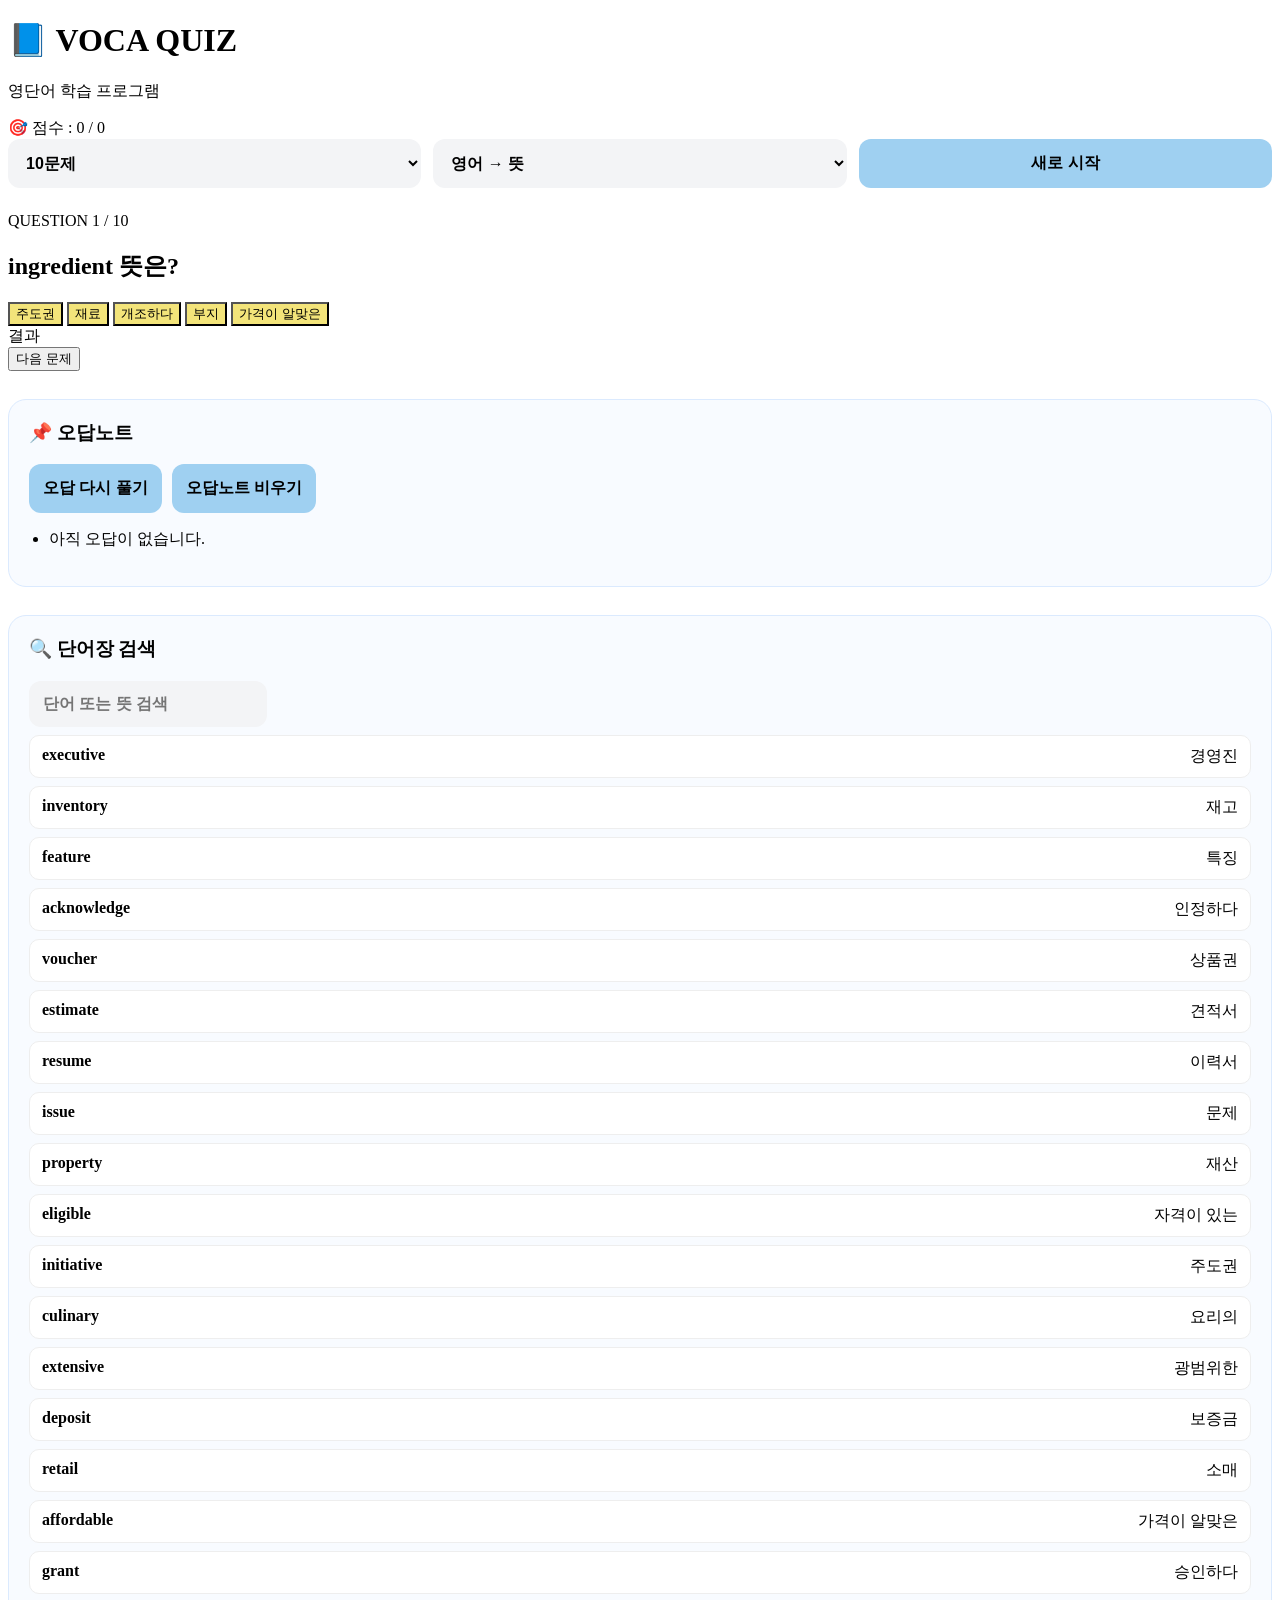
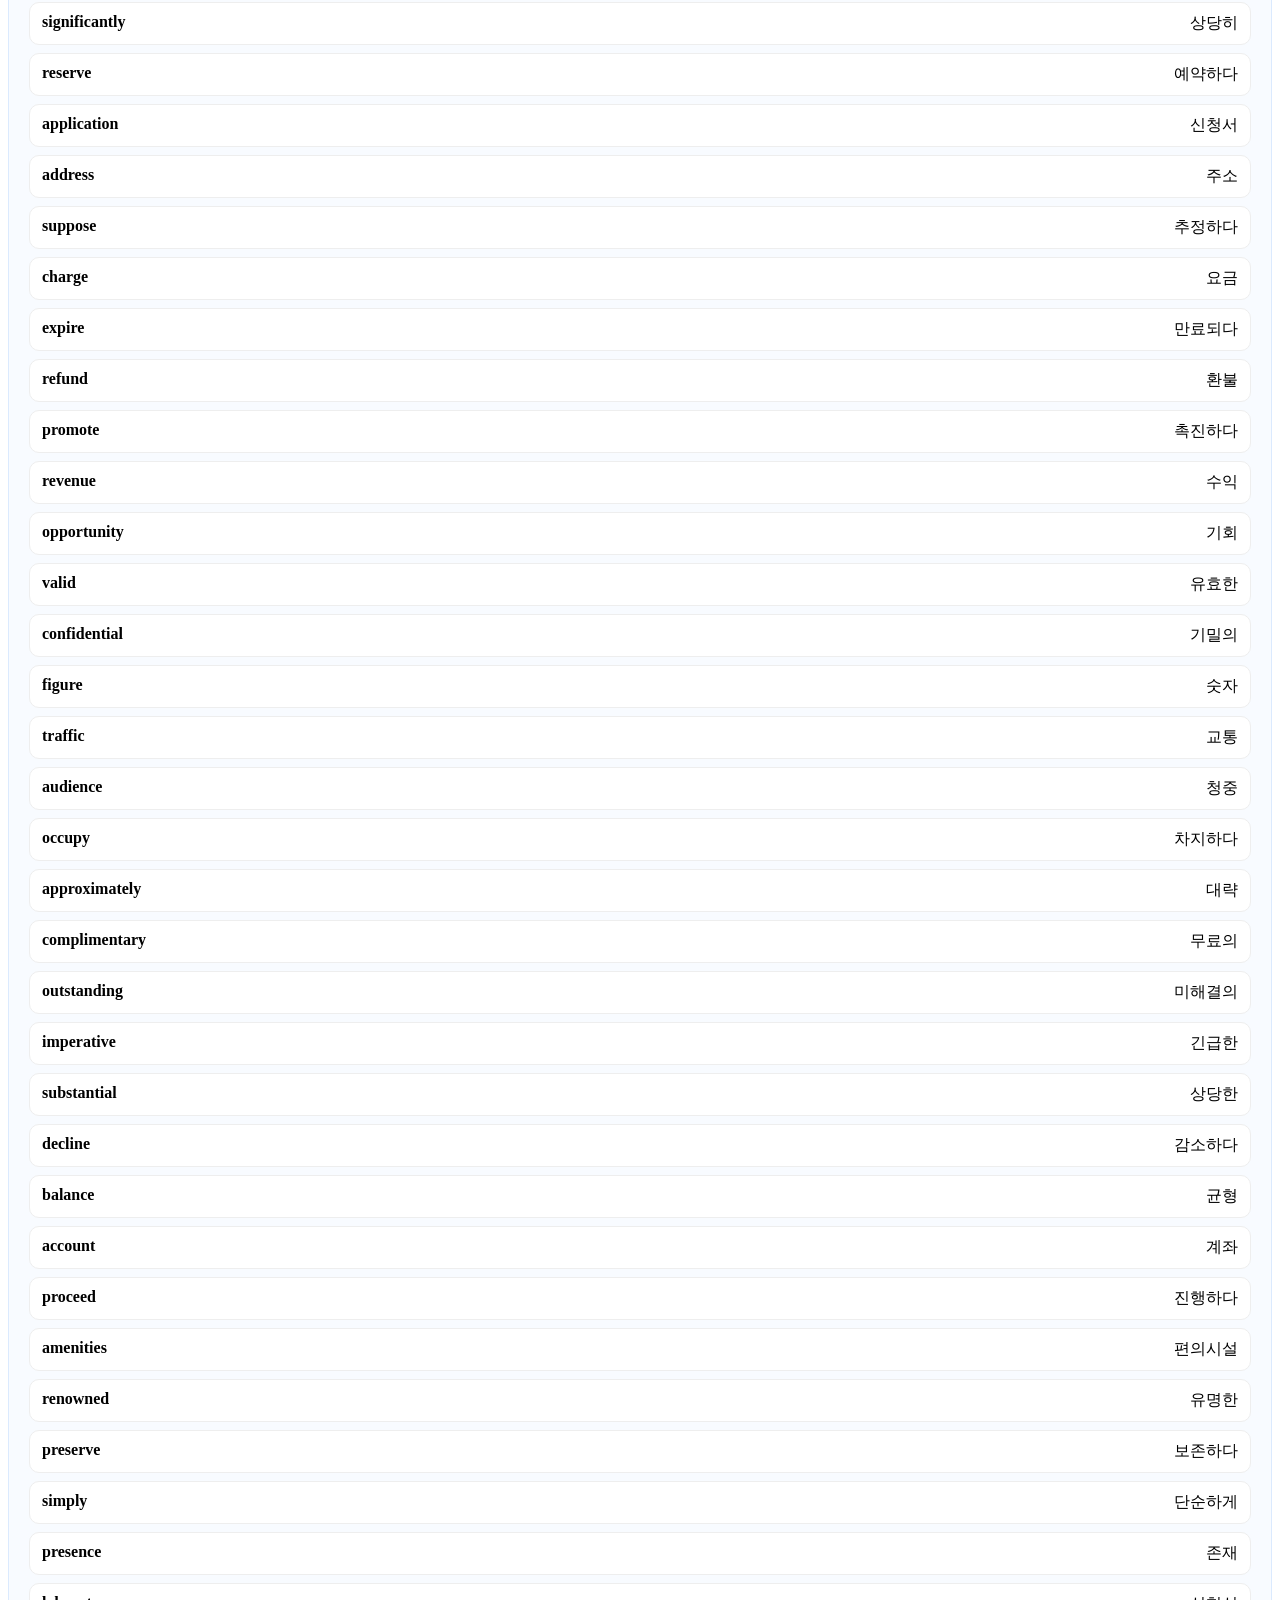
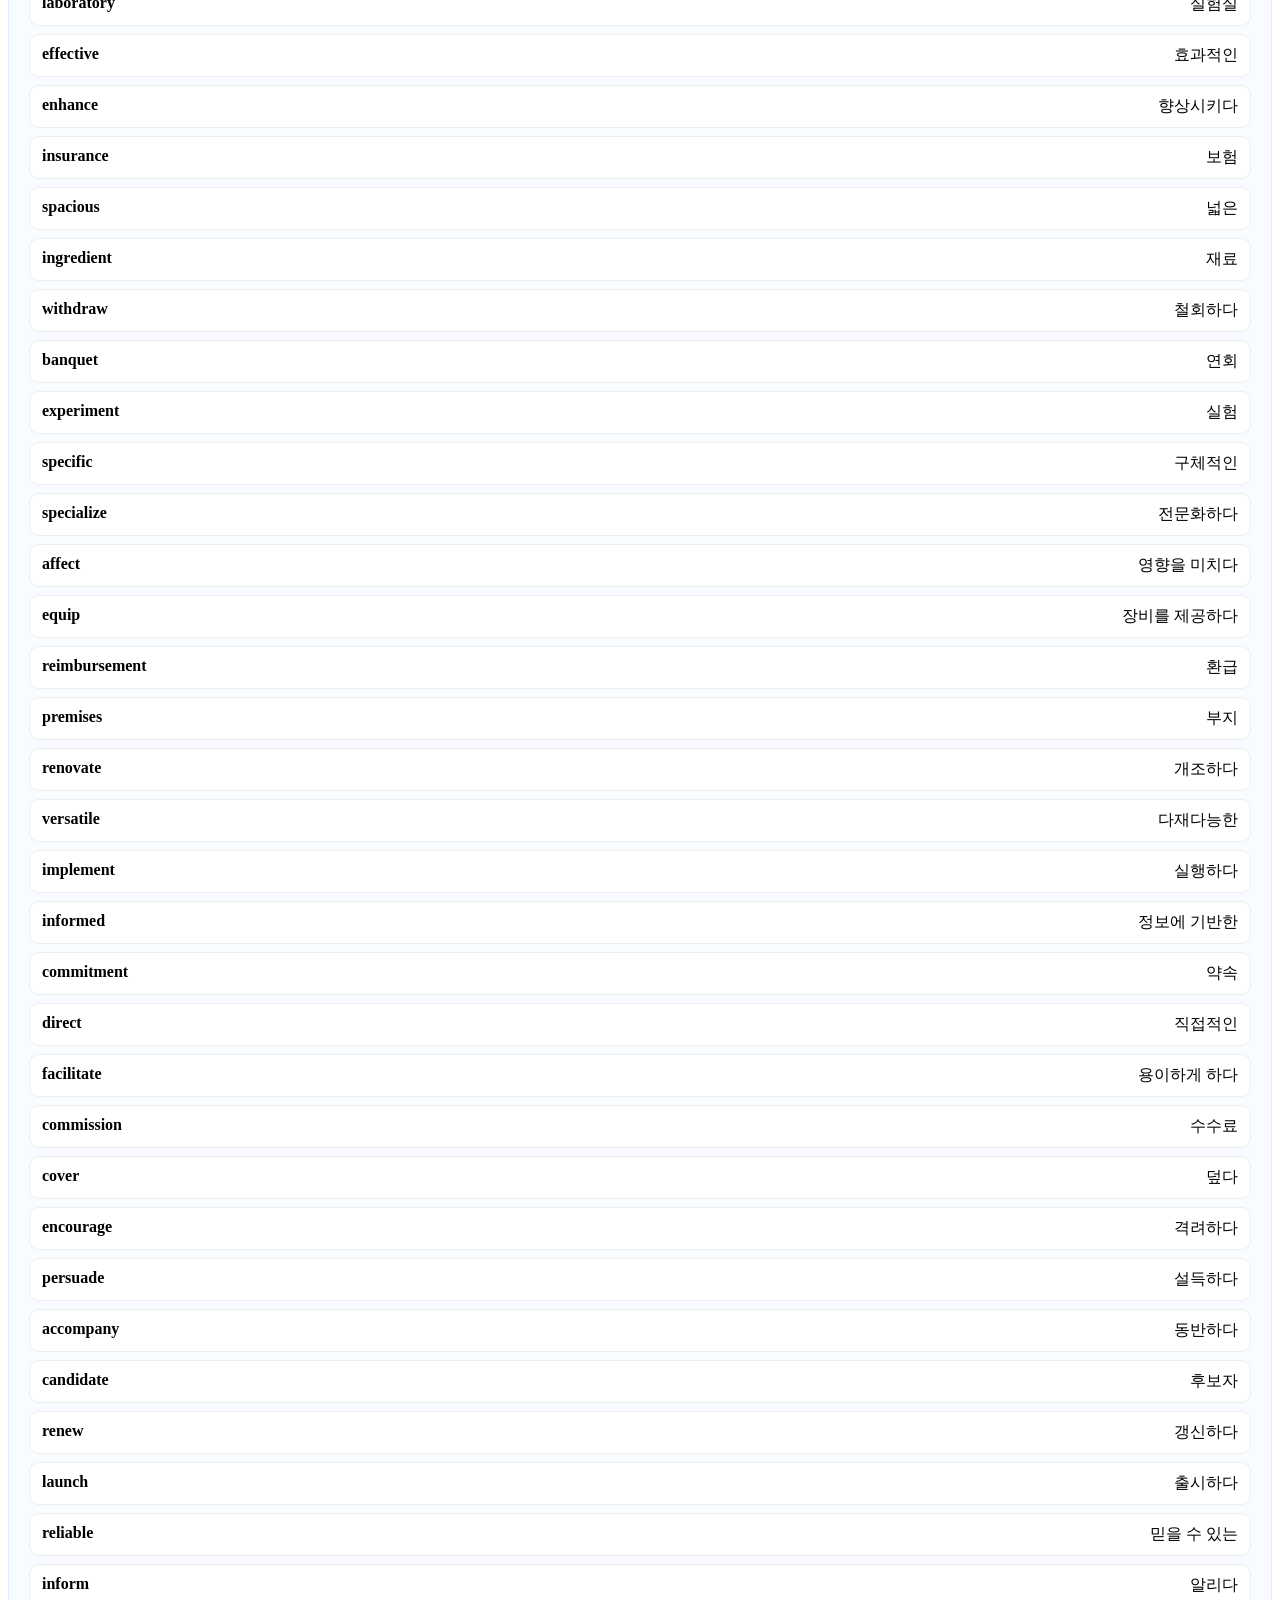
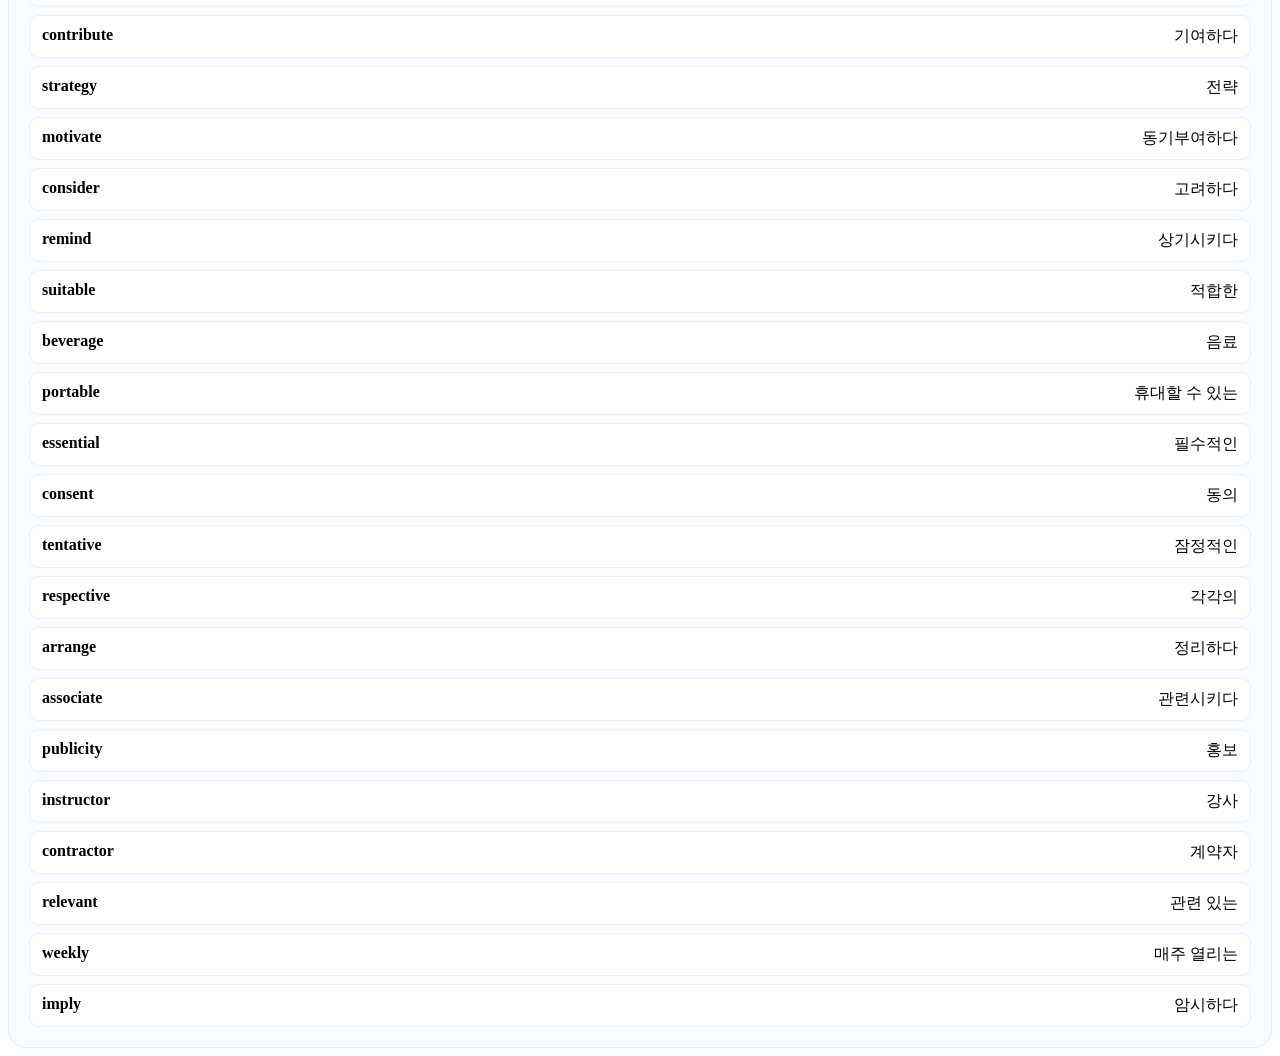
==== index.html @ 26305dd5 "Update index.html" ====
<!DOCTYPE html>
<html lang="ko">
<head>
  <meta charset="UTF-8" />
  <meta name="viewport" content="width=device-width, initial-scale=1.0" />
  <title>📘 VOCA QUIZ</title>
  <link rel="stylesheet" href="style.css" />
</head>
<body>
  <div class="app-container">
    <header class="app-header">
      <div>
        <h1>📘 VOCA QUIZ</h1>
        <p>영단어 학습 프로그램</p>
      </div>
      <div id="score" class="score-badge">🎯 점수 : 0 / 0</div>
    </header>

    <section class="control-panel">
      <select id="quiz-count">
        <option value="10">10문제</option>
        <option value="20">20문제</option>
        <option value="all">전체 문제</option>
      </select>

      <select id="quiz-mode">
        <option value="engToKor">영어 → 뜻</option>
        <option value="korToEng">뜻 → 영어</option>
      </select>

      <button id="start-btn">새로 시작</button>
    </section>

    <section class="question-card">
      <span id="progress" class="question-label">QUESTION</span>
      <h2 id="question">문제</h2>
    </section>

    <section class="choice-list">
      <button class="choice-btn"></button>
      <button class="choice-btn"></button>
      <button class="choice-btn"></button>
      <button class="choice-btn"></button>
      <button class="choice-btn"></button>
    </section>

    <section class="bottom-panel">
      <div id="result" class="result-box">결과</div>
      <button id="next-btn">다음 문제</button>
    </section>

    <section class="extra-panel">
      <h3>📌 오답노트</h3>
      <div class="extra-buttons">
        <button id="review-wrong-btn">오답 다시 풀기</button>
        <button id="clear-wrong-btn">오답노트 비우기</button>
      </div>
      <ul id="wrong-list"></ul>
    </section>

    <section class="extra-panel">
      <h3>🔍 단어장 검색</h3>
      <input id="search-input" type="text" placeholder="단어 또는 뜻 검색" />
      <div id="word-list"></div>
    </section>
  </div>

  <script src="words.js"></script>
  <script src="script.js"></script>
</body>
</html>
---- style.css ----
.control-panel {
  display: grid;
  grid-template-columns: 1fr 1fr 1fr;
  gap: 12px;
  margin-bottom: 24px;
}

.control-panel select,
.control-panel button,
.extra-buttons button,
#search-input {
  padding: 14px;
  border: none;
  border-radius: 12px;
  font-size: 16px;
  font-weight: 700;
}

.control-panel select,
#search-input {
  background: #f3f4f6;
}

.control-panel button,
.extra-buttons button {
  background: #9fd0f1;
  cursor: pointer;
}

.extra-panel {
  margin-top: 28px;
  padding: 20px;
  background: #f8fbff;
  border-radius: 18px;
  border: 1px solid #dbeafe;
}

.extra-panel h3 {
  margin-top: 0;
}

.extra-buttons {
  display: flex;
  gap: 10px;
  margin-bottom: 12px;
}

#wrong-list {
  padding-left: 20px;
}

.word-item {
  display: flex;
  justify-content: space-between;
  padding: 10px 12px;
  margin-top: 8px;
  background: white;
  border-radius: 10px;
  border: 1px solid #eee;
}

@media (max-width: 768px) {
  .control-panel {
    grid-template-columns: 1fr;
  }

  .extra-buttons {
    flex-direction: column;
  }

  .word-item {
    flex-direction: column;
    gap: 4px;
  }
}
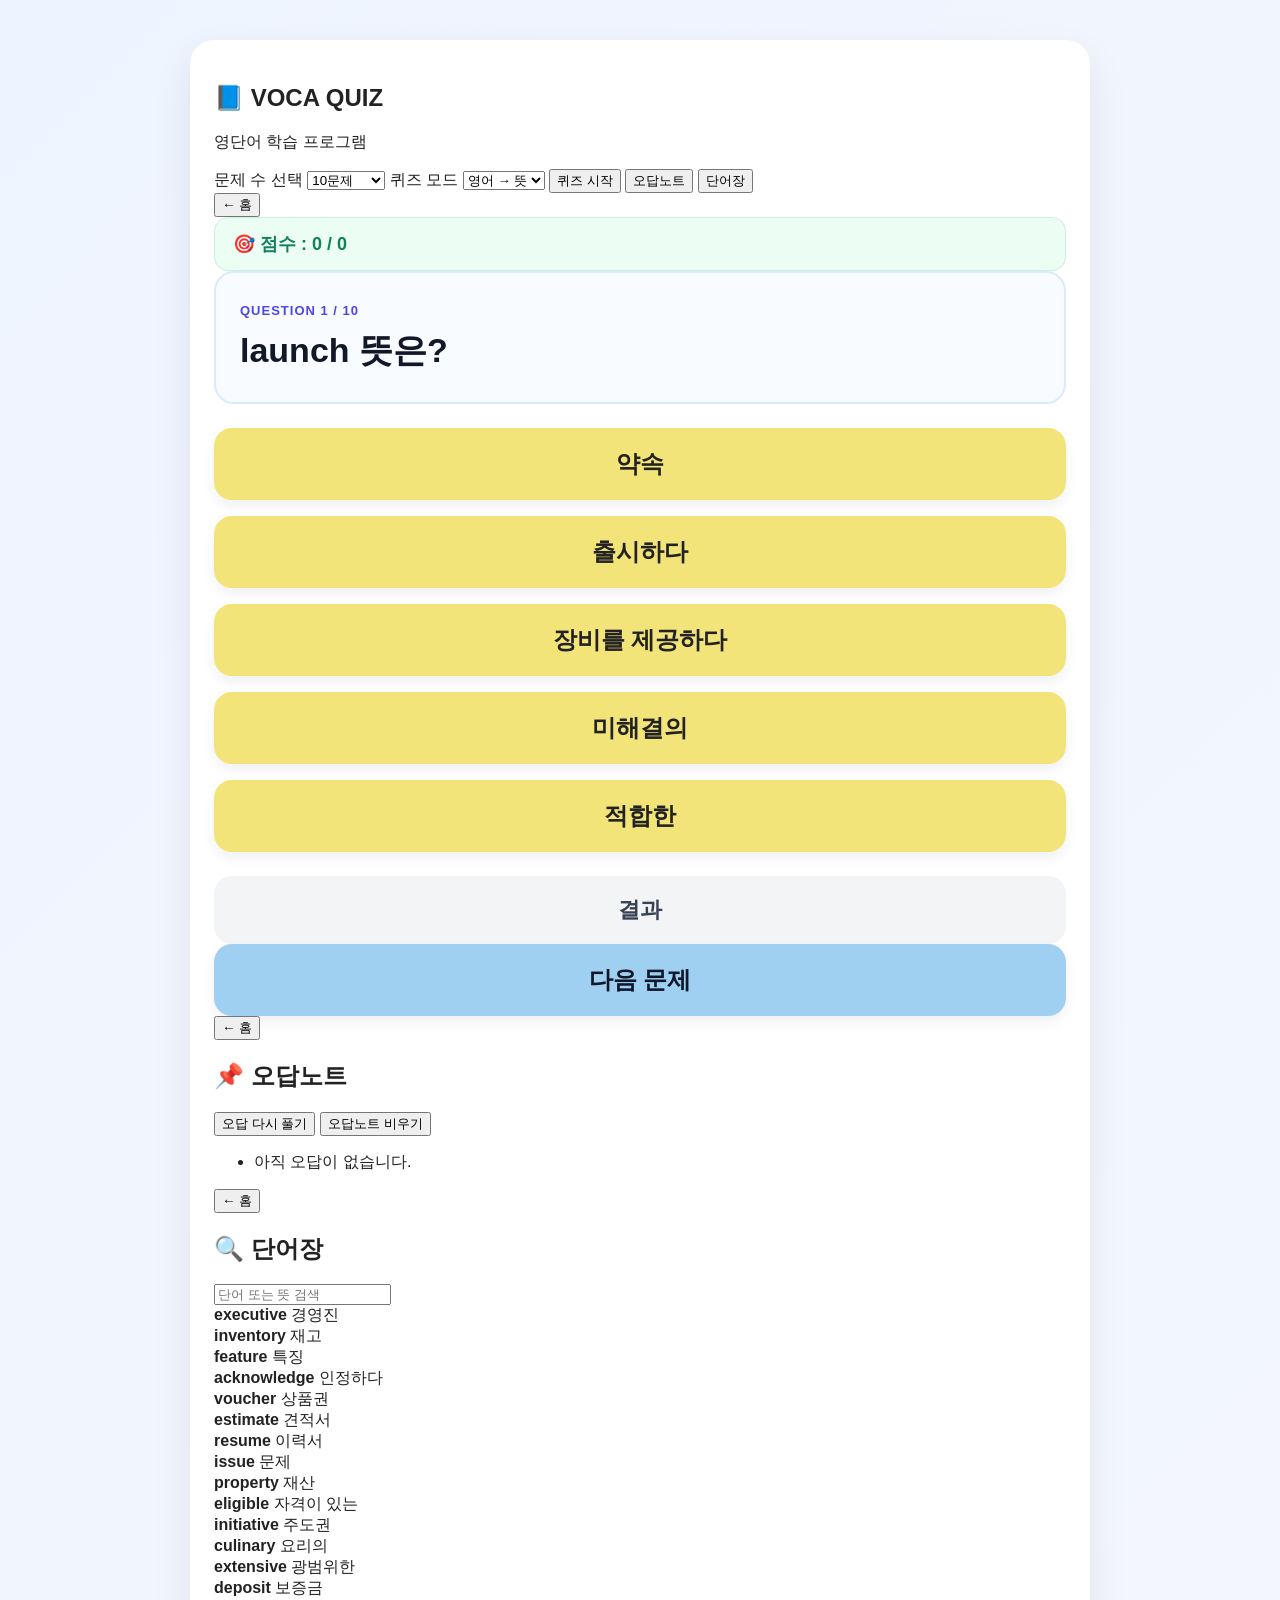
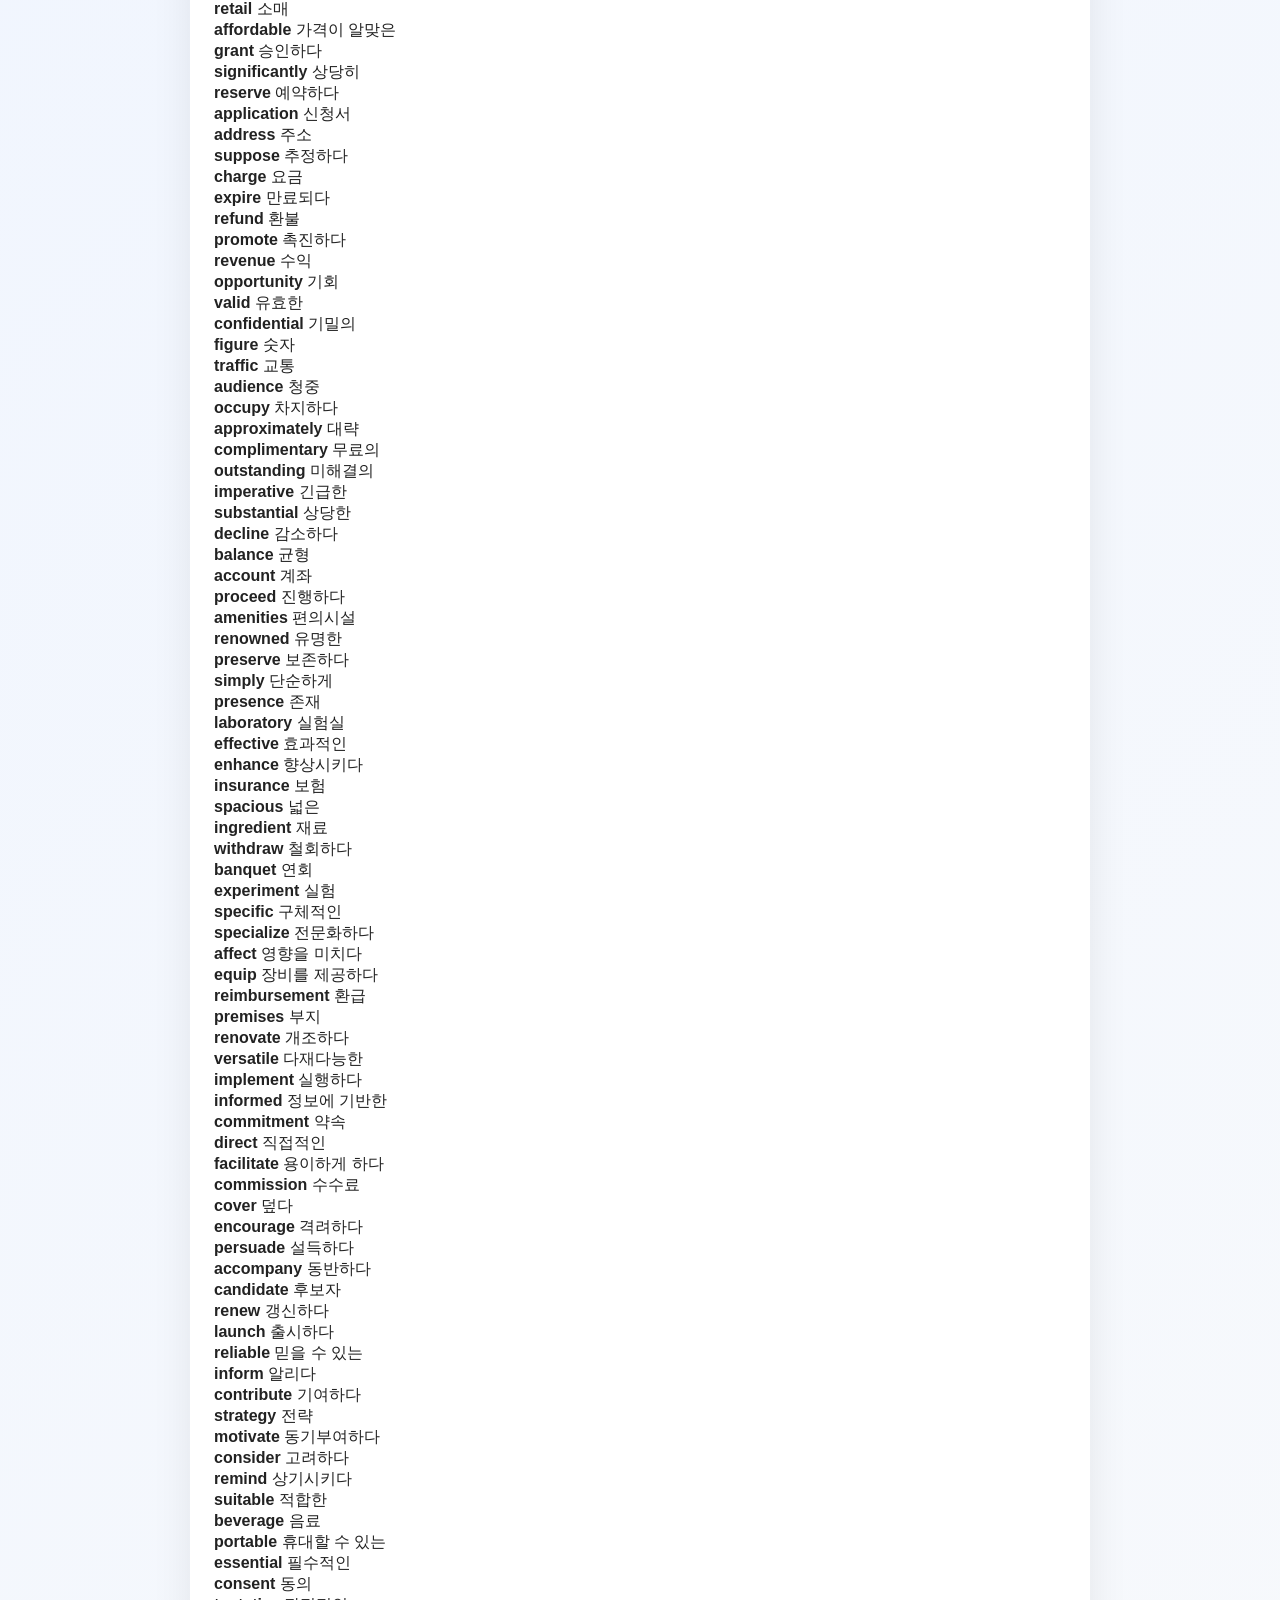
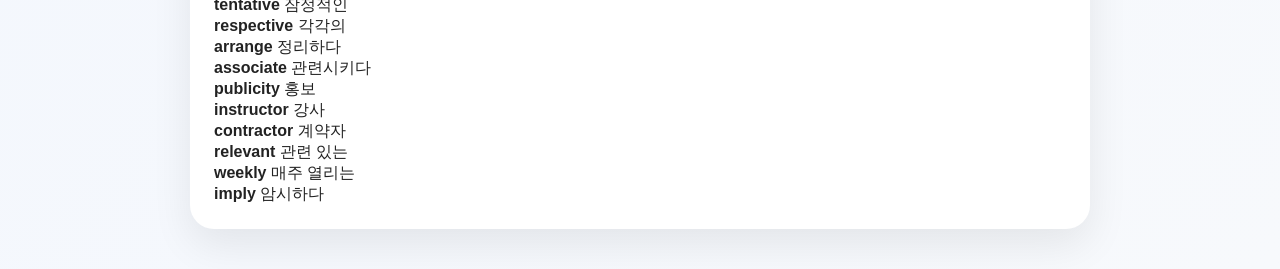
==== commit 80d8d915: "Update index.html" ====
--- a/index.html
+++ b/index.html
@@ -8,61 +8,77 @@
 </head>
 <body>
   <div class="app-container">
-    <header class="app-header">
-      <div>
-        <h1>📘 VOCA QUIZ</h1>
-        <p>영단어 학습 프로그램</p>
+
+    <section id="home-screen" class="screen active">
+      <h1>📘 VOCA QUIZ</h1>
+      <p class="subtitle">영단어 학습 프로그램</p>
+
+      <div class="menu-card">
+        <label>문제 수 선택</label>
+        <select id="quiz-count">
+          <option value="10">10문제</option>
+          <option value="20">20문제</option>
+          <option value="all">전체 문제</option>
+        </select>
+
+        <label>퀴즈 모드</label>
+        <select id="quiz-mode">
+          <option value="engToKor">영어 → 뜻</option>
+          <option value="korToEng">뜻 → 영어</option>
+        </select>
+
+        <button id="start-btn" class="main-btn">퀴즈 시작</button>
+        <button id="wrong-menu-btn" class="sub-btn">오답노트</button>
+        <button id="wordbook-menu-btn" class="sub-btn">단어장</button>
       </div>
-      <div id="score" class="score-badge">🎯 점수 : 0 / 0</div>
-    </header>
-
-    <section class="control-panel">
-      <select id="quiz-count">
-        <option value="10">10문제</option>
-        <option value="20">20문제</option>
-        <option value="all">전체 문제</option>
-      </select>
-
-      <select id="quiz-mode">
-        <option value="engToKor">영어 → 뜻</option>
-        <option value="korToEng">뜻 → 영어</option>
-      </select>
-
-      <button id="start-btn">새로 시작</button>
     </section>
 
-    <section class="question-card">
-      <span id="progress" class="question-label">QUESTION</span>
-      <h2 id="question">문제</h2>
+    <section id="quiz-screen" class="screen">
+      <div class="top-row">
+        <button class="back-btn">← 홈</button>
+        <div id="score" class="score-badge">🎯 점수 : 0 / 0</div>
+      </div>
+
+      <div class="question-card">
+        <span id="progress" class="question-label">QUESTION</span>
+        <h2 id="question">문제</h2>
+      </div>
+
+      <div class="choice-list">
+        <button class="choice-btn"></button>
+        <button class="choice-btn"></button>
+        <button class="choice-btn"></button>
+        <button class="choice-btn"></button>
+        <button class="choice-btn"></button>
+      </div>
+
+      <div id="result" class="result-box">결과</div>
+      <button id="next-btn" class="main-btn">다음 문제</button>
     </section>
 
-    <section class="choice-list">
-      <button class="choice-btn"></button>
-      <button class="choice-btn"></button>
-      <button class="choice-btn"></button>
-      <button class="choice-btn"></button>
-      <button class="choice-btn"></button>
+    <section id="wrong-screen" class="screen">
+      <div class="top-row">
+        <button class="back-btn">← 홈</button>
+        <h2>📌 오답노트</h2>
+      </div>
+
+      <div class="menu-card">
+        <button id="review-wrong-btn" class="main-btn">오답 다시 풀기</button>
+        <button id="clear-wrong-btn" class="danger-btn">오답노트 비우기</button>
+        <ul id="wrong-list"></ul>
+      </div>
     </section>
 
-    <section class="bottom-panel">
-      <div id="result" class="result-box">결과</div>
-      <button id="next-btn">다음 문제</button>
-    </section>
+    <section id="wordbook-screen" class="screen">
+      <div class="top-row">
+        <button class="back-btn">← 홈</button>
+        <h2>🔍 단어장</h2>
+      </div>
 
-    <section class="extra-panel">
-      <h3>📌 오답노트</h3>
-      <div class="extra-buttons">
-        <button id="review-wrong-btn">오답 다시 풀기</button>
-        <button id="clear-wrong-btn">오답노트 비우기</button>
-      </div>
-      <ul id="wrong-list"></ul>
-    </section>
-
-    <section class="extra-panel">
-      <h3>🔍 단어장 검색</h3>
       <input id="search-input" type="text" placeholder="단어 또는 뜻 검색" />
       <div id="word-list"></div>
     </section>
+
   </div>
 
   <script src="words.js"></script>
--- a/style.css
+++ b/style.css
@@ -1,65 +1,188 @@
-.control-panel {
-  display: grid;
-  grid-template-columns: 1fr 1fr 1fr;
-  gap: 12px;
+* {
+  box-sizing: border-box;
+}
+
+body {
+  margin: 0;
+  font-family: "Segoe UI", "Malgun Gothic", sans-serif;
+  background: linear-gradient(135deg, #eef4ff 0%, #f7f9fc 100%);
+  color: #222;
+}
+
+.app-container {
+  max-width: 900px;
+  margin: 40px auto;
+  padding: 24px;
+  background: #ffffff;
+  border-radius: 24px;
+  box-shadow: 0 16px 40px rgba(0, 0, 0, 0.08);
+}
+
+.app-header {
+  display: flex;
+  justify-content: space-between;
+  align-items: center;
+  gap: 20px;
+  margin-bottom: 28px;
+  flex-wrap: wrap;
+}
+
+.app-header h1 {
+  margin: 0;
+  font-size: 40px;
+  font-weight: 800;
+  color: #1f2d3d;
+}
+
+.app-header p {
+  margin: 8px 0 0;
+  color: #6b7280;
+  font-size: 16px;
+}
+
+.score-badge {
+  background: #ecfdf3;
+  color: #12805c;
+  padding: 14px 18px;
+  border-radius: 14px;
+  font-size: 18px;
+  font-weight: 700;
+  border: 1px solid #c8f1de;
+}
+
+.question-card {
+  background: #f8fbff;
+  border: 2px solid #dbeafe;
+  border-radius: 20px;
+  padding: 28px 24px;
   margin-bottom: 24px;
 }
 
-.control-panel select,
-.control-panel button,
-.extra-buttons button,
-#search-input {
-  padding: 14px;
-  border: none;
-  border-radius: 12px;
-  font-size: 16px;
-  font-weight: 700;
+.question-label {
+  display: inline-block;
+  font-size: 13px;
+  font-weight: 800;
+  letter-spacing: 1px;
+  color: #4f46e5;
+  margin-bottom: 10px;
 }
 
-.control-panel select,
-#search-input {
-  background: #f3f4f6;
+#question {
+  margin: 0;
+  font-size: 34px;
+  font-weight: 800;
+  color: #111827;
 }
 
-.control-panel button,
-.extra-buttons button {
-  background: #9fd0f1;
-  cursor: pointer;
+.choice-list {
+  display: grid;
+  gap: 16px;
+  margin-bottom: 24px;
 }
 
-.extra-panel {
-  margin-top: 28px;
+.choice-btn {
+  width: 100%;
   padding: 20px;
-  background: #f8fbff;
+  border: none;
   border-radius: 18px;
-  border: 1px solid #dbeafe;
+  background: #f3e47a;
+  color: #222;
+  font-size: 24px;
+  font-weight: 700;
+  cursor: pointer;
+  transition: all 0.2s ease;
+  box-shadow: 0 6px 14px rgba(0, 0, 0, 0.06);
 }
 
-.extra-panel h3 {
-  margin-top: 0;
+.choice-btn:hover {
+  transform: translateY(-2px);
+  background: #eddc58;
 }
 
-.extra-buttons {
-  display: flex;
-  gap: 10px;
-  margin-bottom: 12px;
+.choice-btn:disabled {
+  cursor: not-allowed;
+  opacity: 0.95;
 }
 
-#wrong-list {
-  padding-left: 20px;
+.bottom-panel {
+  display: grid;
+  gap: 16px;
 }
 
-.word-item {
+.result-box {
+  min-height: 68px;
   display: flex;
-  justify-content: space-between;
-  padding: 10px 12px;
-  margin-top: 8px;
-  background: white;
-  border-radius: 10px;
-  border: 1px solid #eee;
+  align-items: center;
+  justify-content: center;
+  text-align: center;
+  padding: 18px;
+  border-radius: 18px;
+  background: #f3f4f6;
+  font-size: 22px;
+  font-weight: 700;
+  color: #374151;
+}
+
+.result-box.correct {
+  background: #e8fff1;
+  color: #15803d;
+  border: 1px solid #bbf7d0;
+}
+
+.result-box.wrong {
+  background: #fff1f2;
+  color: #dc2626;
+  border: 1px solid #fecdd3;
+}
+
+#next-btn {
+  width: 100%;
+  padding: 20px;
+  border: none;
+  border-radius: 18px;
+  background: #9fd0f1;
+  color: #0f172a;
+  font-size: 24px;
+  font-weight: 800;
+  cursor: pointer;
+  transition: all 0.2s ease;
+  box-shadow: 0 6px 14px rgba(0, 0, 0, 0.06);
+}
+
+#next-btn:hover {
+  background: #87c1e8;
+  transform: translateY(-2px);
 }
 
 @media (max-width: 768px) {
+  .app-container {
+    margin: 20px 12px;
+    padding: 18px;
+    border-radius: 18px;
+  }
+
+  .app-header h1 {
+    font-size: 30px;
+  }
+
+  #question {
+    font-size: 26px;
+  }
+
+  .choice-btn,
+  #next-btn {
+    font-size: 20px;
+    padding: 18px;
+  }
+
+  .result-box {
+    font-size: 18px;
+  }
+
+  .score-badge {
+    font-size: 16px;
+  }
+
   .control-panel {
     grid-template-columns: 1fr;
   }
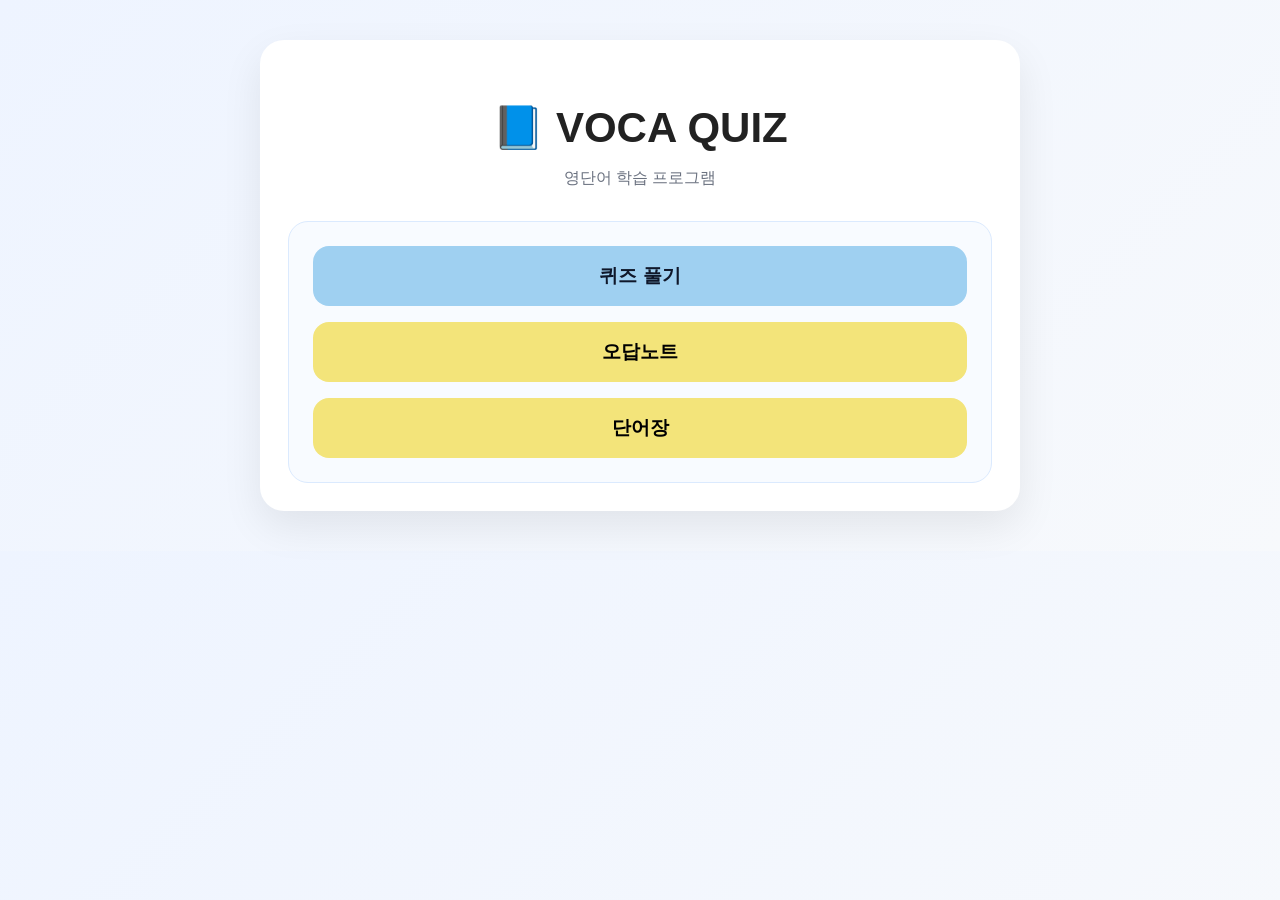
==== commit 3aaf8a7a: "Update index.html" ====
--- a/index.html
+++ b/index.html
@@ -9,9 +9,24 @@
 <body>
   <div class="app-container">
 
+    <!-- 초기 메뉴 화면 -->
     <section id="home-screen" class="screen active">
       <h1>📘 VOCA QUIZ</h1>
       <p class="subtitle">영단어 학습 프로그램</p>
+
+      <div class="menu-card">
+        <button id="quiz-menu-btn" class="main-btn">퀴즈 풀기</button>
+        <button id="wrong-menu-btn" class="sub-btn">오답노트</button>
+        <button id="wordbook-menu-btn" class="sub-btn">단어장</button>
+      </div>
+    </section>
+
+    <!-- 퀴즈 설정 화면 -->
+    <section id="quiz-setting-screen" class="screen">
+      <div class="top-row">
+        <button class="back-btn">← 홈</button>
+        <h2>퀴즈 설정</h2>
+      </div>
 
       <div class="menu-card">
         <label>문제 수 선택</label>
@@ -27,12 +42,11 @@
           <option value="korToEng">뜻 → 영어</option>
         </select>
 
-        <button id="start-btn" class="main-btn">퀴즈 시작</button>
-        <button id="wrong-menu-btn" class="sub-btn">오답노트</button>
-        <button id="wordbook-menu-btn" class="sub-btn">단어장</button>
+        <button id="start-btn" class="main-btn">시작하기</button>
       </div>
     </section>
 
+    <!-- 퀴즈 화면 -->
     <section id="quiz-screen" class="screen">
       <div class="top-row">
         <button class="back-btn">← 홈</button>
@@ -56,6 +70,7 @@
       <button id="next-btn" class="main-btn">다음 문제</button>
     </section>
 
+    <!-- 오답노트 화면 -->
     <section id="wrong-screen" class="screen">
       <div class="top-row">
         <button class="back-btn">← 홈</button>
@@ -69,6 +84,7 @@
       </div>
     </section>
 
+    <!-- 단어장 화면 -->
     <section id="wordbook-screen" class="screen">
       <div class="top-row">
         <button class="back-btn">← 홈</button>
--- a/style.css
+++ b/style.css
@@ -10,34 +10,102 @@
 }
 
 .app-container {
-  max-width: 900px;
+  max-width: 760px;
   margin: 40px auto;
-  padding: 24px;
-  background: #ffffff;
+  padding: 28px;
+  background: white;
   border-radius: 24px;
   box-shadow: 0 16px 40px rgba(0, 0, 0, 0.08);
 }
 
-.app-header {
+.screen {
+  display: none;
+}
+
+.screen.active {
+  display: block;
+}
+
+h1 {
+  text-align: center;
+  font-size: 42px;
+  margin-bottom: 8px;
+}
+
+.subtitle {
+  text-align: center;
+  color: #6b7280;
+  margin-bottom: 32px;
+}
+
+.menu-card {
+  display: grid;
+  gap: 16px;
+  background: #f8fbff;
+  border: 1px solid #dbeafe;
+  border-radius: 20px;
+  padding: 24px;
+}
+
+label {
+  font-weight: 800;
+  color: #374151;
+}
+
+select,
+#search-input {
+  width: 100%;
+  padding: 16px;
+  border: none;
+  border-radius: 14px;
+  background: #f3f4f6;
+  font-size: 17px;
+  font-weight: 700;
+}
+
+button {
+  border: none;
+  border-radius: 16px;
+  padding: 17px;
+  font-size: 19px;
+  font-weight: 800;
+  cursor: pointer;
+  transition: 0.2s;
+}
+
+button:hover {
+  transform: translateY(-2px);
+}
+
+.main-btn {
+  width: 100%;
+  background: #9fd0f1;
+  color: #0f172a;
+}
+
+.sub-btn {
+  width: 100%;
+  background: #f3e47a;
+}
+
+.danger-btn {
+  width: 100%;
+  background: #ffc0c7;
+  color: #9f1239;
+}
+
+.back-btn {
+  background: #e5e7eb;
+  padding: 12px 16px;
+  font-size: 16px;
+}
+
+.top-row {
   display: flex;
   justify-content: space-between;
   align-items: center;
-  gap: 20px;
-  margin-bottom: 28px;
-  flex-wrap: wrap;
-}
-
-.app-header h1 {
-  margin: 0;
-  font-size: 40px;
-  font-weight: 800;
-  color: #1f2d3d;
-}
-
-.app-header p {
-  margin: 8px 0 0;
-  color: #6b7280;
-  font-size: 16px;
+  gap: 12px;
+  margin-bottom: 24px;
 }
 
 .score-badge {
@@ -46,7 +114,7 @@
   padding: 14px 18px;
   border-radius: 14px;
   font-size: 18px;
-  font-weight: 700;
+  font-weight: 800;
   border: 1px solid #c8f1de;
 }
 
@@ -83,30 +151,19 @@
 .choice-btn {
   width: 100%;
   padding: 20px;
-  border: none;
-  border-radius: 18px;
   background: #f3e47a;
   color: #222;
   font-size: 24px;
-  font-weight: 700;
-  cursor: pointer;
-  transition: all 0.2s ease;
   box-shadow: 0 6px 14px rgba(0, 0, 0, 0.06);
 }
 
 .choice-btn:hover {
-  transform: translateY(-2px);
   background: #eddc58;
 }
 
 .choice-btn:disabled {
   cursor: not-allowed;
   opacity: 0.95;
-}
-
-.bottom-panel {
-  display: grid;
-  gap: 16px;
 }
 
 .result-box {
@@ -119,8 +176,9 @@
   border-radius: 18px;
   background: #f3f4f6;
   font-size: 22px;
-  font-weight: 700;
+  font-weight: 800;
   color: #374151;
+  margin-bottom: 16px;
 }
 
 .result-box.correct {
@@ -135,60 +193,43 @@
   border: 1px solid #fecdd3;
 }
 
-#next-btn {
-  width: 100%;
-  padding: 20px;
-  border: none;
-  border-radius: 18px;
-  background: #9fd0f1;
-  color: #0f172a;
-  font-size: 24px;
-  font-weight: 800;
-  cursor: pointer;
-  transition: all 0.2s ease;
-  box-shadow: 0 6px 14px rgba(0, 0, 0, 0.06);
-}
-
-#next-btn:hover {
-  background: #87c1e8;
-  transform: translateY(-2px);
+#wrong-list {
+  padding-left: 22px;
+  line-height: 1.9;
+  font-weight: 700;
+}
+
+.word-item {
+  display: flex;
+  justify-content: space-between;
+  padding: 14px 16px;
+  margin-top: 10px;
+  background: #f8fbff;
+  border-radius: 12px;
+  border: 1px solid #dbeafe;
 }
 
 @media (max-width: 768px) {
   .app-container {
     margin: 20px 12px;
     padding: 18px;
-    border-radius: 18px;
-  }
-
-  .app-header h1 {
-    font-size: 30px;
+  }
+
+  h1 {
+    font-size: 32px;
+  }
+
+  .top-row {
+    flex-direction: column;
+    align-items: stretch;
   }
 
   #question {
     font-size: 26px;
   }
 
-  .choice-btn,
-  #next-btn {
+  .choice-btn {
     font-size: 20px;
-    padding: 18px;
-  }
-
-  .result-box {
-    font-size: 18px;
-  }
-
-  .score-badge {
-    font-size: 16px;
-  }
-
-  .control-panel {
-    grid-template-columns: 1fr;
-  }
-
-  .extra-buttons {
-    flex-direction: column;
   }
 
   .word-item {
